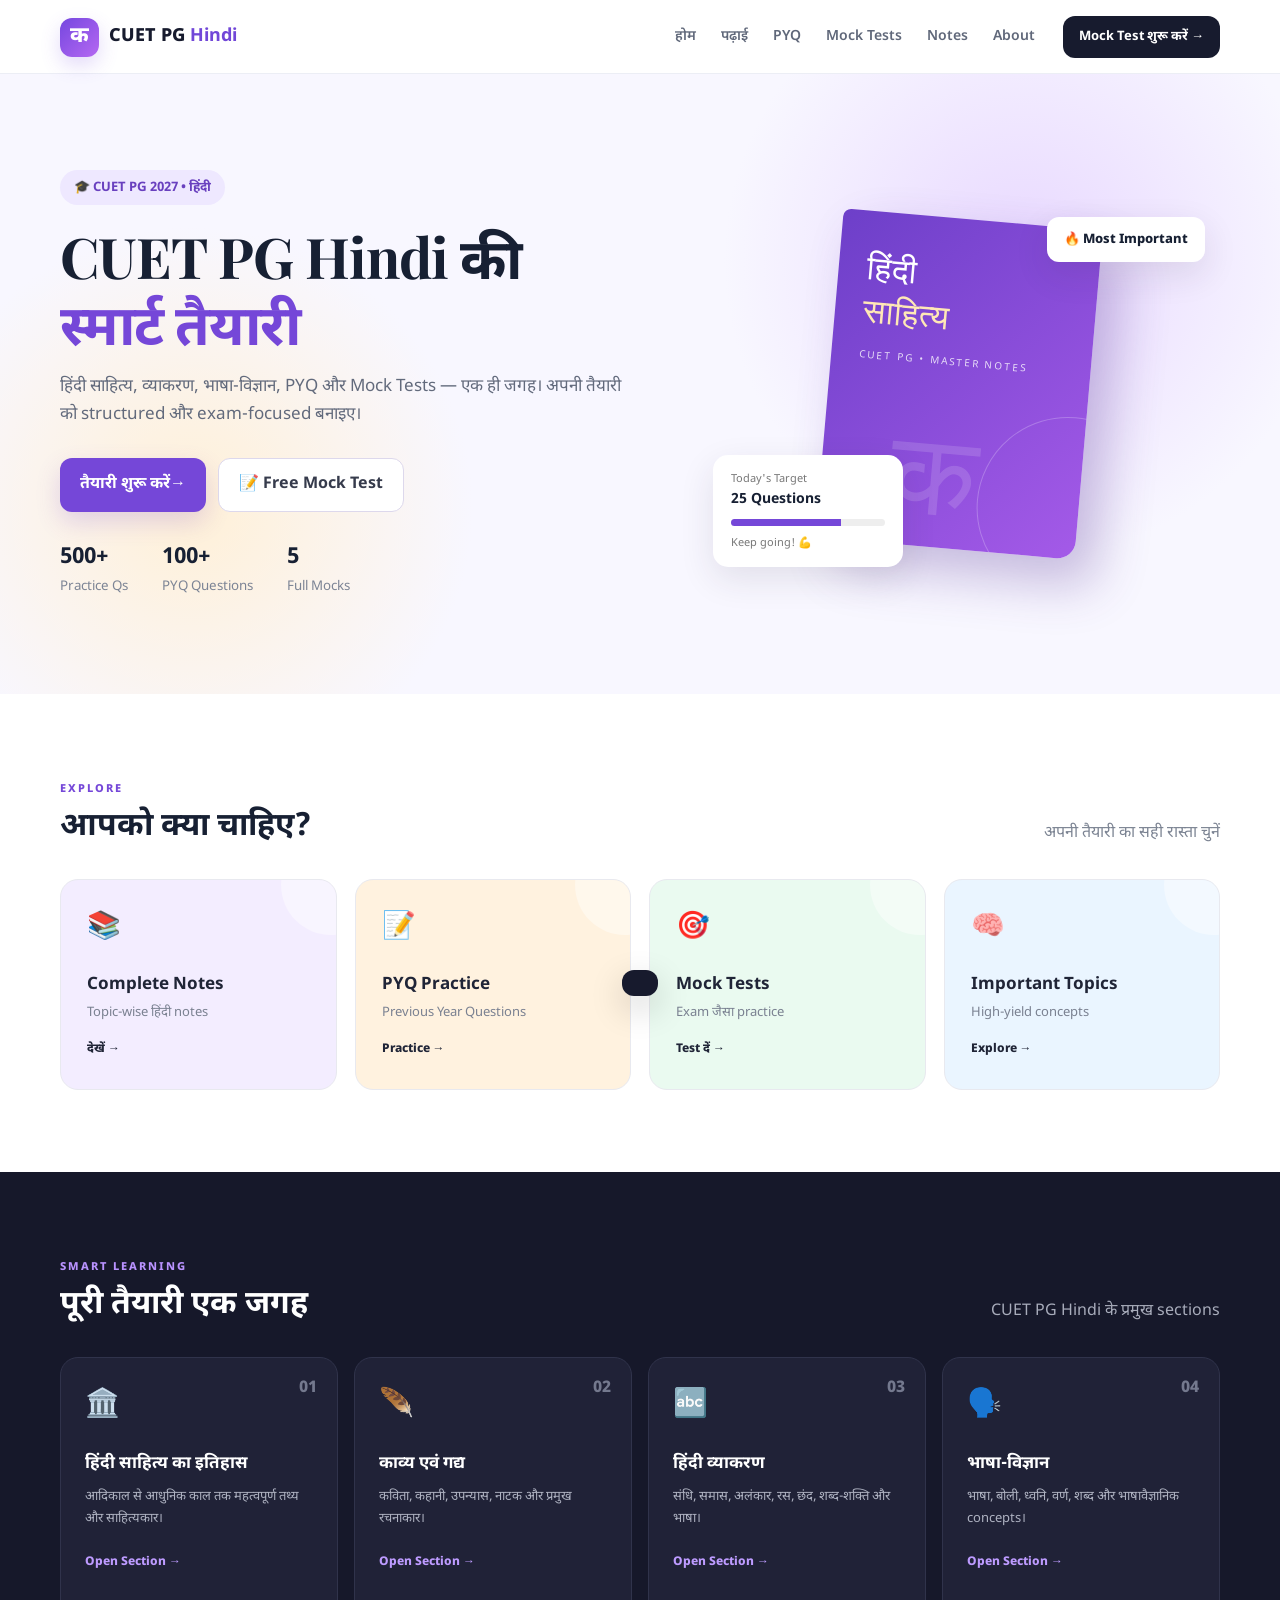
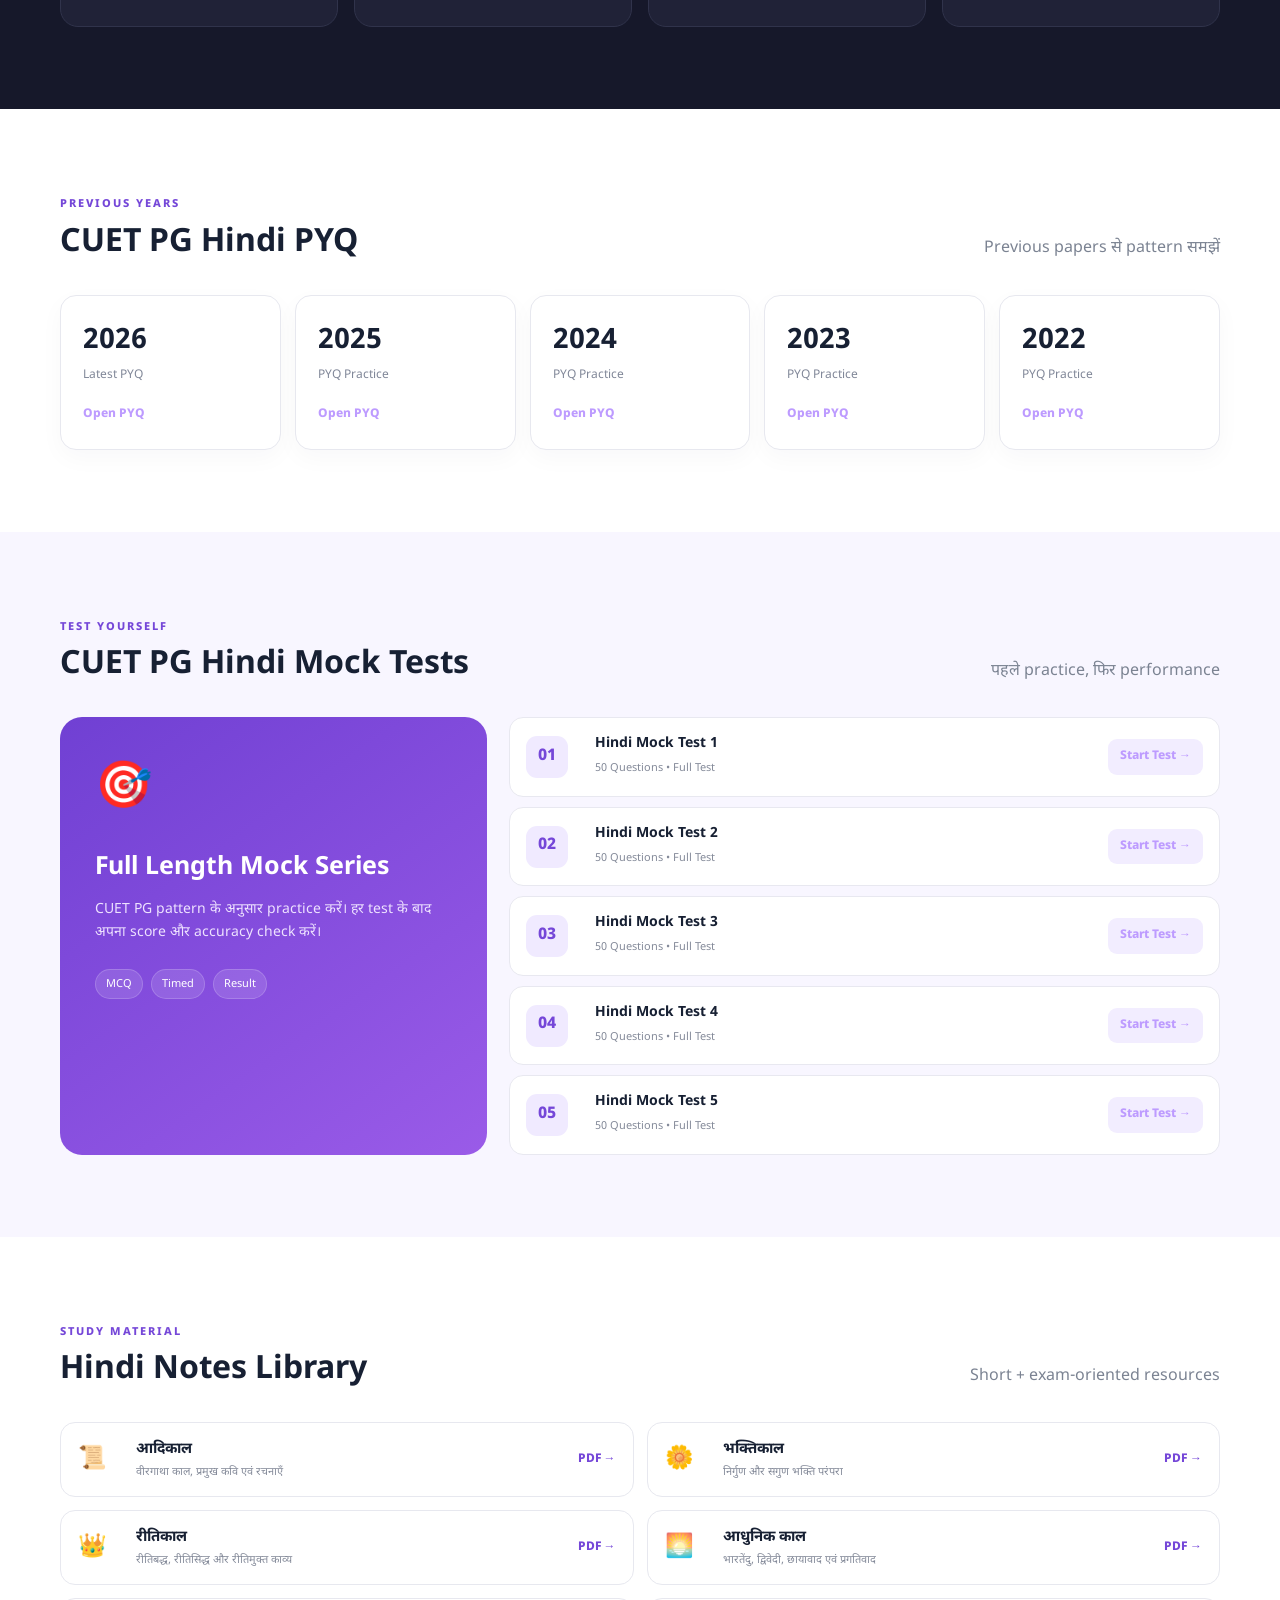
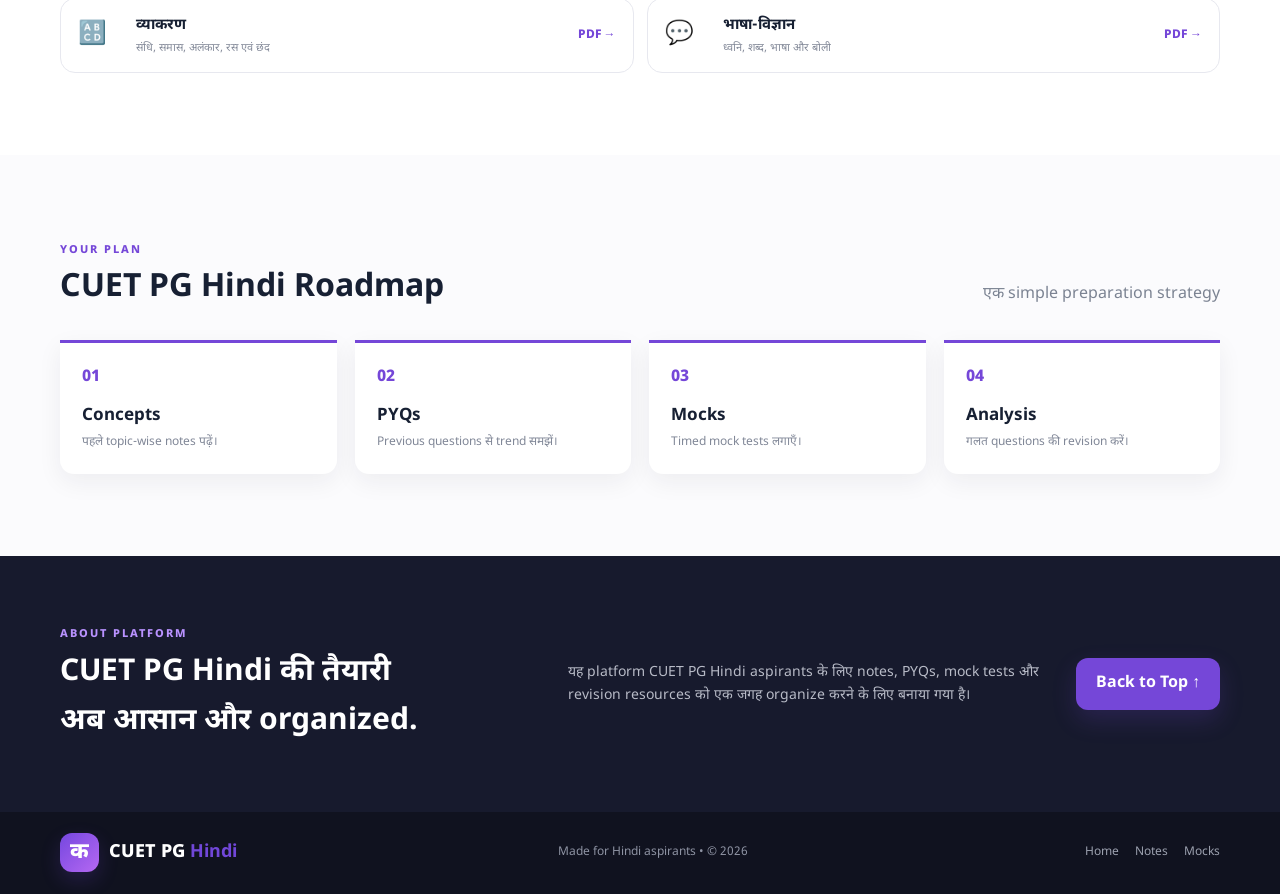
==== index.html @ b98c3592 "Add files via upload" ====
<!DOCTYPE html>
<html lang="hi">
<head>
<meta charset="UTF-8">
<meta name="viewport" content="width=device-width, initial-scale=1.0">
<meta name="description" content="CUET PG Hindi - Notes, PYQs, Mock Tests, Hindi Literature, Grammar and preparation resources.">
<title>CUET PG Hindi | Complete Preparation Platform</title>
<link rel="preconnect" href="https://fonts.googleapis.com">
<link rel="preconnect" href="https://fonts.gstatic.com" crossorigin>
<link href="https://fonts.googleapis.com/css2?family=Noto+Sans+Devanagari:wght@400;500;600;700;800&family=Playfair+Display:wght@700;800&display=swap" rel="stylesheet">
<link rel="stylesheet" href="style.css">
</head>
<body>
<header class="topbar">
  <div class="container nav">
    <a class="brand" href="#home"><span class="brand-mark">क</span><span>CUET PG <b>Hindi</b></span></a>
    <button class="menu-btn" id="menuBtn">☰</button>
    <nav id="navLinks">
      <a href="#home">होम</a><a href="#courses">पढ़ाई</a><a href="#pyq">PYQ</a>
      <a href="#mock">Mock Tests</a><a href="#notes">Notes</a><a href="#about">About</a>
    </nav>
    <a class="nav-cta" href="#mock">Mock Test शुरू करें →</a>
  </div>
</header>

<main id="home">
<section class="hero">
  <div class="hero-bg"></div>
  <div class="container hero-grid">
    <div class="hero-copy">
      <div class="pill">🎓 CUET PG 2027 • हिंदी</div>
      <h1>CUET PG Hindi की<br><span>स्मार्ट तैयारी</span></h1>
      <p>हिंदी साहित्य, व्याकरण, भाषा-विज्ञान, PYQ और Mock Tests — एक ही जगह। अपनी तैयारी को structured और exam-focused बनाइए।</p>
      <div class="hero-buttons">
        <a class="btn primary" href="#courses">तैयारी शुरू करें <span>→</span></a>
        <a class="btn ghost" href="#mock">📝 Free Mock Test</a>
      </div>
      <div class="mini-stats">
        <div><strong>500+</strong><small>Practice Qs</small></div>
        <div><strong>100+</strong><small>PYQ Questions</small></div>
        <div><strong>5</strong><small>Full Mocks</small></div>
      </div>
    </div>
    <div class="hero-card">
      <div class="floating top">🔥 Most Important</div>
      <div class="book">
        <div class="book-title">हिंदी<br><span>साहित्य</span></div>
        <div class="book-sub">CUET PG • MASTER NOTES</div>
        <div class="book-symbol">क</div>
      </div>
      <div class="score-card"><span>Today's Target</span><b>25 Questions</b><div class="progress"><i></i></div><small>Keep going! 💪</small></div>
    </div>
  </div>
</section>

<section class="section quick">
<div class="container">
  <div class="section-head"><div><span class="eyebrow">EXPLORE</span><h2>आपको क्या चाहिए?</h2></div><p>अपनी तैयारी का सही रास्ता चुनें</p></div>
  <div class="card-grid four">
    <a class="feature-card purple" href="#notes"><div class="icon">📚</div><h3>Complete Notes</h3><p>Topic-wise हिंदी notes</p><span>देखें →</span></a>
    <a class="feature-card orange" href="#pyq"><div class="icon">📝</div><h3>PYQ Practice</h3><p>Previous Year Questions</p><span>Practice →</span></a>
    <a class="feature-card green" href="#mock"><div class="icon">🎯</div><h3>Mock Tests</h3><p>Exam जैसा practice</p><span>Test दें →</span></a>
    <a class="feature-card blue" href="#courses"><div class="icon">🧠</div><h3>Important Topics</h3><p>High-yield concepts</p><span>Explore →</span></a>
  </div>
</div>
</section>

<section id="courses" class="section dark-section">
<div class="container">
  <div class="section-head light"><div><span class="eyebrow">SMART LEARNING</span><h2>पूरी तैयारी एक जगह</h2></div><p>CUET PG Hindi के प्रमुख sections</p></div>
  <div class="course-grid">
    <article class="course-card"><span class="num">01</span><div class="course-icon">🏛️</div><h3>हिंदी साहित्य का इतिहास</h3><p>आदिकाल से आधुनिक काल तक महत्वपूर्ण तथ्य और साहित्यकार।</p><button onclick="showToast('साहित्य इतिहास section जल्द जोड़ा जाएगा')">Open Section →</button></article>
    <article class="course-card"><span class="num">02</span><div class="course-icon">🪶</div><h3>काव्य एवं गद्य</h3><p>कविता, कहानी, उपन्यास, नाटक और प्रमुख रचनाकार।</p><button onclick="showToast('काव्य एवं गद्य section जल्द जोड़ा जाएगा')">Open Section →</button></article>
    <article class="course-card"><span class="num">03</span><div class="course-icon">🔤</div><h3>हिंदी व्याकरण</h3><p>संधि, समास, अलंकार, रस, छंद, शब्द-शक्ति और भाषा।</p><button onclick="showToast('व्याकरण section जल्द जोड़ा जाएगा')">Open Section →</button></article>
    <article class="course-card"><span class="num">04</span><div class="course-icon">🗣️</div><h3>भाषा-विज्ञान</h3><p>भाषा, बोली, ध्वनि, वर्ण, शब्द और भाषावैज्ञानिक concepts।</p><button onclick="showToast('भाषा-विज्ञान section जल्द जोड़ा जाएगा')">Open Section →</button></article>
  </div>
</div>
</section>

<section id="pyq" class="section">
<div class="container">
  <div class="section-head"><div><span class="eyebrow">PREVIOUS YEARS</span><h2>CUET PG Hindi PYQ</h2></div><p>Previous papers से pattern समझें</p></div>
  <div class="year-grid">
    <div class="year-card"><b>2026</b><span>Latest PYQ</span><button onclick="showToast('2026 PYQ PDF यहाँ link करें')">Open PYQ</button></div>
    <div class="year-card"><b>2025</b><span>PYQ Practice</span><button onclick="showToast('2025 PYQ PDF यहाँ link करें')">Open PYQ</button></div>
    <div class="year-card"><b>2024</b><span>PYQ Practice</span><button onclick="showToast('2024 PYQ PDF यहाँ link करें')">Open PYQ</button></div>
    <div class="year-card"><b>2023</b><span>PYQ Practice</span><button onclick="showToast('2023 PYQ PDF यहाँ link करें')">Open PYQ</button></div>
    <div class="year-card"><b>2022</b><span>PYQ Practice</span><button onclick="showToast('2022 PYQ PDF यहाँ link करें')">Open PYQ</button></div>
  </div>
</div>
</section>

<section id="mock" class="section mock-section">
<div class="container">
  <div class="section-head"><div><span class="eyebrow">TEST YOURSELF</span><h2>CUET PG Hindi Mock Tests</h2></div><p>पहले practice, फिर performance</p></div>
  <div class="mock-layout">
    <div class="mock-info"><div class="big-icon">🎯</div><h3>Full Length Mock Series</h3><p>CUET PG pattern के अनुसार practice करें। हर test के बाद अपना score और accuracy check करें।</p><div class="tags"><span>MCQ</span><span>Timed</span><span>Result</span></div></div>
    <div class="mock-list">
      <div class="mock-row"><div class="test-no">01</div><div><b>Hindi Mock Test 1</b><small>50 Questions • Full Test</small></div><button onclick="startMock(1)">Start Test →</button></div>
      <div class="mock-row"><div class="test-no">02</div><div><b>Hindi Mock Test 2</b><small>50 Questions • Full Test</small></div><button onclick="startMock(2)">Start Test →</button></div>
      <div class="mock-row"><div class="test-no">03</div><div><b>Hindi Mock Test 3</b><small>50 Questions • Full Test</small></div><button onclick="startMock(3)">Start Test →</button></div>
      <div class="mock-row"><div class="test-no">04</div><div><b>Hindi Mock Test 4</b><small>50 Questions • Full Test</small></div><button onclick="startMock(4)">Start Test →</button></div>
      <div class="mock-row"><div class="test-no">05</div><div><b>Hindi Mock Test 5</b><small>50 Questions • Full Test</small></div><button onclick="startMock(5)">Start Test →</button></div>
    </div>
  </div>
</div>
</section>

<section id="notes" class="section">
<div class="container">
  <div class="section-head"><div><span class="eyebrow">STUDY MATERIAL</span><h2>Hindi Notes Library</h2></div><p>Short + exam-oriented resources</p></div>
  <div class="notes-grid">
    <div class="note-card"><span>📜</span><div><h3>आदिकाल</h3><p>वीरगाथा काल, प्रमुख कवि एवं रचनाएँ</p></div><button onclick="showToast('PDF link यहाँ जोड़ें')">PDF →</button></div>
    <div class="note-card"><span>🌼</span><div><h3>भक्तिकाल</h3><p>निर्गुण और सगुण भक्ति परंपरा</p></div><button onclick="showToast('PDF link यहाँ जोड़ें')">PDF →</button></div>
    <div class="note-card"><span>👑</span><div><h3>रीतिकाल</h3><p>रीतिबद्ध, रीतिसिद्ध और रीतिमुक्त काव्य</p></div><button onclick="showToast('PDF link यहाँ जोड़ें')">PDF →</button></div>
    <div class="note-card"><span>🌅</span><div><h3>आधुनिक काल</h3><p>भारतेंदु, द्विवेदी, छायावाद एवं प्रगतिवाद</p></div><button onclick="showToast('PDF link यहाँ जोड़ें')">PDF →</button></div>
    <div class="note-card"><span>🔠</span><div><h3>व्याकरण</h3><p>संधि, समास, अलंकार, रस एवं छंद</p></div><button onclick="showToast('PDF link यहाँ जोड़ें')">PDF →</button></div>
    <div class="note-card"><span>💬</span><div><h3>भाषा-विज्ञान</h3><p>ध्वनि, शब्द, भाषा और बोली</p></div><button onclick="showToast('PDF link यहाँ जोड़ें')">PDF →</button></div>
  </div>
</div>
</section>

<section class="section roadmap">
<div class="container">
<div class="section-head"><div><span class="eyebrow">YOUR PLAN</span><h2>CUET PG Hindi Roadmap</h2></div><p>एक simple preparation strategy</p></div>
<div class="steps">
  <div><span>01</span><h3>Concepts</h3><p>पहले topic-wise notes पढ़ें।</p></div>
  <div><span>02</span><h3>PYQs</h3><p>Previous questions से trend समझें।</p></div>
  <div><span>03</span><h3>Mocks</h3><p>Timed mock tests लगाएँ।</p></div>
  <div><span>04</span><h3>Analysis</h3><p>गलत questions की revision करें।</p></div>
</div>
</div>
</section>

<section id="about" class="about">
<div class="container about-inner">
<div><span class="eyebrow">ABOUT PLATFORM</span><h2>CUET PG Hindi की तैयारी<br>अब आसान और organized.</h2></div>
<p>यह platform CUET PG Hindi aspirants के लिए notes, PYQs, mock tests और revision resources को एक जगह organize करने के लिए बनाया गया है।</p>
<a class="btn primary" href="#home">Back to Top ↑</a>
</div>
</section>
</main>

<footer><div class="container footer"><div class="brand"><span class="brand-mark">क</span><span>CUET PG <b>Hindi</b></span></div><p>Made for Hindi aspirants • © 2026</p><div><a href="#home">Home</a><a href="#notes">Notes</a><a href="#mock">Mocks</a></div></div></footer>

<div class="toast" id="toast"></div>
<script src="script.js"></script>
</body>
</html>
---- style.css ----
*{box-sizing:border-box;margin:0;padding:0}html{scroll-behavior:smooth}body{font-family:"Noto Sans Devanagari",sans-serif;color:#172033;background:#fff;line-height:1.65}.container{width:min(1160px,92%);margin:auto}.topbar{height:74px;background:rgba(255,255,255,.94);backdrop-filter:blur(14px);position:sticky;top:0;z-index:100;border-bottom:1px solid #eceef5}.nav{height:74px;display:flex;align-items:center;gap:28px}.brand{display:flex;align-items:center;gap:10px;text-decoration:none;color:#171b2e;font-weight:800;font-size:18px;white-space:nowrap}.brand b{color:#7147d8}.brand-mark{width:39px;height:39px;border-radius:12px;background:linear-gradient(135deg,#7547df,#b568f2);color:#fff;display:grid;place-items:center;font-size:22px;box-shadow:0 8px 20px #7547df33}.nav nav{display:flex;gap:25px;margin-left:auto}.nav nav a{color:#60687a;text-decoration:none;font-weight:600;font-size:14px}.nav nav a:hover{color:#7147d8}.nav-cta,.btn{display:inline-flex;align-items:center;justify-content:center;text-decoration:none;border-radius:12px;font-weight:700}.nav-cta{background:#171b2e;color:white;padding:10px 16px;font-size:13px}.menu-btn{display:none;border:0;background:#f3f1fa;border-radius:9px;padding:8px 11px;font-size:20px}.hero{position:relative;overflow:hidden;background:#f8f7ff;min-height:620px;display:flex;align-items:center}.hero-bg{position:absolute;inset:0;background:radial-gradient(circle at 80% 30%,#e8d8ff 0,transparent 27%),radial-gradient(circle at 15% 70%,#fff0d7 0,transparent 24%)}.hero-grid{position:relative;display:grid;grid-template-columns:1.05fr .95fr;gap:60px;align-items:center;padding:78px 0}.pill{display:inline-block;background:#eee8ff;color:#6940bf;padding:7px 14px;border-radius:30px;font-size:13px;font-weight:700;margin-bottom:18px}.hero h1{font-family:"Playfair Display","Noto Sans Devanagari",serif;font-size:56px;line-height:1.18;letter-spacing:-1px;margin-bottom:18px}.hero h1 span{color:#7547d8}.hero p{color:#626a7c;font-size:17px;max-width:600px}.hero-buttons{display:flex;gap:12px;margin:28px 0}.btn{padding:13px 20px}.primary{background:#7547d8;color:#fff;box-shadow:0 10px 25px #7547d833}.ghost{border:1px solid #ddd8ec;color:#363b4c;background:#fff}.mini-stats{display:flex;gap:34px;margin-top:28px}.mini-stats div{display:flex;flex-direction:column}.mini-stats strong{font-size:22px}.mini-stats small{color:#7c8495}.hero-card{height:390px;position:relative;display:grid;place-items:center}.book{width:260px;height:330px;border-radius:8px 18px 18px 8px;background:linear-gradient(135deg,#6d3fc9,#a45ae8);color:white;padding:34px 28px;box-shadow:22px 25px 50px #5330934d;transform:rotate(5deg);position:relative;overflow:hidden}.book:after{content:"";position:absolute;width:180px;height:180px;border:1px solid #ffffff3b;border-radius:50%;right:-80px;bottom:-40px}.book-title{font-family:"Playfair Display",serif;font-size:34px;line-height:1.25}.book-title span{color:#ffe8b6}.book-sub{font-size:10px;letter-spacing:2px;margin-top:18px;opacity:.8}.book-symbol{font-family:serif;font-size:115px;position:absolute;bottom:-25px;left:70px;opacity:.14}.floating{position:absolute;z-index:2;background:white;padding:12px 17px;border-radius:12px;box-shadow:0 12px 35px #29213c1c;font-size:13px;font-weight:800}.floating.top{top:28px;right:15px}.score-card{position:absolute;bottom:12px;left:15px;background:white;border-radius:15px;padding:15px 18px;width:190px;box-shadow:0 12px 35px #29213c1c;display:flex;flex-direction:column}.score-card span,.score-card small{font-size:11px;color:#777}.score-card b{font-size:14px}.progress{height:7px;background:#eee;margin:8px 0;border-radius:20px;overflow:hidden}.progress i{display:block;height:100%;width:72%;background:#7547d8}.section{padding:82px 0}.section-head{display:flex;justify-content:space-between;align-items:end;margin-bottom:32px}.section-head h2{font-size:32px;line-height:1.25;margin-top:5px}.section-head p{color:#7b8392}.eyebrow{font-size:11px;color:#7547d8;letter-spacing:2px;font-weight:800}.card-grid{display:grid;gap:18px}.four{grid-template-columns:repeat(4,1fr)}.feature-card{padding:26px;border-radius:18px;text-decoration:none;color:#202537;border:1px solid #e8e9ef;transition:.25s;position:relative;overflow:hidden}.feature-card:hover{transform:translateY(-5px);box-shadow:0 18px 40px #25233a12}.feature-card:before{content:"";position:absolute;width:100px;height:100px;border-radius:50%;right:-45px;top:-45px;background:#ffffff66}.icon{font-size:27px;margin-bottom:20px}.feature-card h3{font-size:17px}.feature-card p{font-size:13px;color:#7a8191;margin:3px 0 13px}.feature-card span{font-size:12px;font-weight:800}.purple{background:#f3edff}.orange{background:#fff2df}.green{background:#eafaf0}.blue{background:#eaf5ff}.dark-section{background:#16182a;color:#fff}.section-head.light h2{color:white}.section-head.light p{color:#a8acbb}.section-head.light .eyebrow{color:#b992ff}.course-grid{display:grid;grid-template-columns:repeat(4,1fr);gap:16px}.course-card{background:#202237;border:1px solid #30334b;border-radius:18px;padding:24px;position:relative;min-height:270px}.course-card .num{position:absolute;right:20px;top:18px;color:#74798e;font-weight:800}.course-icon{font-size:28px;margin-bottom:22px}.course-card h3{font-size:17px}.course-card p{font-size:13px;color:#aeb2c1;margin:8px 0 20px}.course-card button,.year-card button,.mock-row button,.note-card button{border:0;background:transparent;color:#bd9bff;font:inherit;font-weight:800;font-size:12px;cursor:pointer}.year-grid{display:grid;grid-template-columns:repeat(5,1fr);gap:14px}.year-card{padding:22px;border:1px solid #e7e8ef;border-radius:16px;background:#fff;box-shadow:0 8px 25px #25233a08}.year-card b{font-size:28px;display:block}.year-card span{display:block;color:#808798;font-size:12px;margin:2px 0 15px}.mock-section{background:#f8f6ff}.mock-layout{display:grid;grid-template-columns:.75fr 1.25fr;gap:22px}.mock-info{background:linear-gradient(145deg,#7040d3,#9a5be8);color:white;border-radius:22px;padding:35px;min-height:350px}.big-icon{font-size:46px}.mock-info h3{font-size:25px;margin:20px 0 8px}.mock-info p{color:#eee2ff;font-size:14px}.tags{display:flex;gap:8px;margin-top:25px}.tags span{background:#ffffff20;border:1px solid #ffffff2d;padding:5px 10px;border-radius:20px;font-size:11px}.mock-list{display:flex;flex-direction:column;gap:10px}.mock-row{background:white;border:1px solid #e8e8f0;border-radius:14px;padding:14px 16px;display:grid;grid-template-columns:55px 1fr auto;align-items:center;gap:14px}.test-no{width:42px;height:42px;border-radius:11px;background:#f0eaff;color:#7547d8;display:grid;place-items:center;font-weight:800}.mock-row b{display:block;font-size:14px}.mock-row small{font-size:11px;color:#858b9a}.mock-row button{background:#f2edff;padding:8px 12px;border-radius:9px}.notes-grid{display:grid;grid-template-columns:repeat(2,1fr);gap:13px}.note-card{display:grid;grid-template-columns:44px 1fr auto;align-items:center;gap:14px;border:1px solid #e7e8ef;border-radius:15px;padding:15px 17px}.note-card>span{font-size:23px}.note-card h3{font-size:15px}.note-card p{font-size:11px;color:#858b9a}.note-card button{color:#7547d8}.roadmap{background:#fbfbfd}.steps{display:grid;grid-template-columns:repeat(4,1fr);gap:18px}.steps>div{padding:22px;border-top:3px solid #7547d8;background:#fff;border-radius:0 0 14px 14px;box-shadow:0 8px 24px #1f1b3210}.steps span{color:#7547d8;font-weight:800}.steps h3{font-size:17px;margin:10px 0 3px}.steps p{font-size:12px;color:#808797}.about{background:#171a2d;color:white;padding:65px 0}.about-inner{display:grid;grid-template-columns:1fr 1fr auto;gap:30px;align-items:center}.about h2{font-size:30px}.about p{color:#b8bbc7;font-size:14px}.about .eyebrow{color:#b992ff}footer{background:#10121f;color:#8e93a3}.footer{min-height:82px;display:flex;align-items:center;justify-content:space-between;gap:20px;font-size:12px}.footer .brand{color:white}.footer a{color:#9ca1af;text-decoration:none;margin-left:16px}.toast{position:fixed;bottom:24px;left:50%;transform:translate(-50%,120px);background:#171a2d;color:#fff;padding:13px 18px;border-radius:12px;box-shadow:0 12px 35px #0003;z-index:200;font-size:13px;transition:.3s}.toast.show{transform:translate(-50%,0)}@media(max-width:900px){.nav nav{display:none}.nav-cta{display:none}.menu-btn{display:block;margin-left:auto}.nav nav.open{display:flex;position:absolute;top:74px;left:0;right:0;background:white;padding:18px 5%;flex-direction:column;gap:13px;border-bottom:1px solid #eee}.hero-grid{grid-template-columns:1fr;text-align:center}.hero p{margin:auto}.hero-buttons,.mini-stats{justify-content:center}.hero-card{margin-top:-15px}.four,.course-grid{grid-template-columns:repeat(2,1fr)}.year-grid{grid-template-columns:repeat(3,1fr)}.mock-layout{grid-template-columns:1fr}.about-inner{grid-template-columns:1fr}}@media(max-width:600px){.hero{min-height:auto}.hero-grid{padding:55px 0}.hero h1{font-size:40px}.hero p{font-size:14px}.hero-buttons{flex-direction:column}.mini-stats{gap:20px}.hero-card{transform:scale(.82);margin:-20px 0 -30px}.section{padding:58px 0}.section-head{display:block}.section-head p{margin-top:7px}.section-head h2{font-size:26px}.four,.course-grid,.year-grid,.notes-grid,.steps{grid-template-columns:1fr}.mock-row{grid-template-columns:45px 1fr}.mock-row button{grid-column:2}.about-inner{grid-template-columns:1fr}.footer{padding:20px 0;flex-direction:column;text-align:center}.footer a{margin:0 8px}.brand{font-size:16px}.nav{gap:10px}}
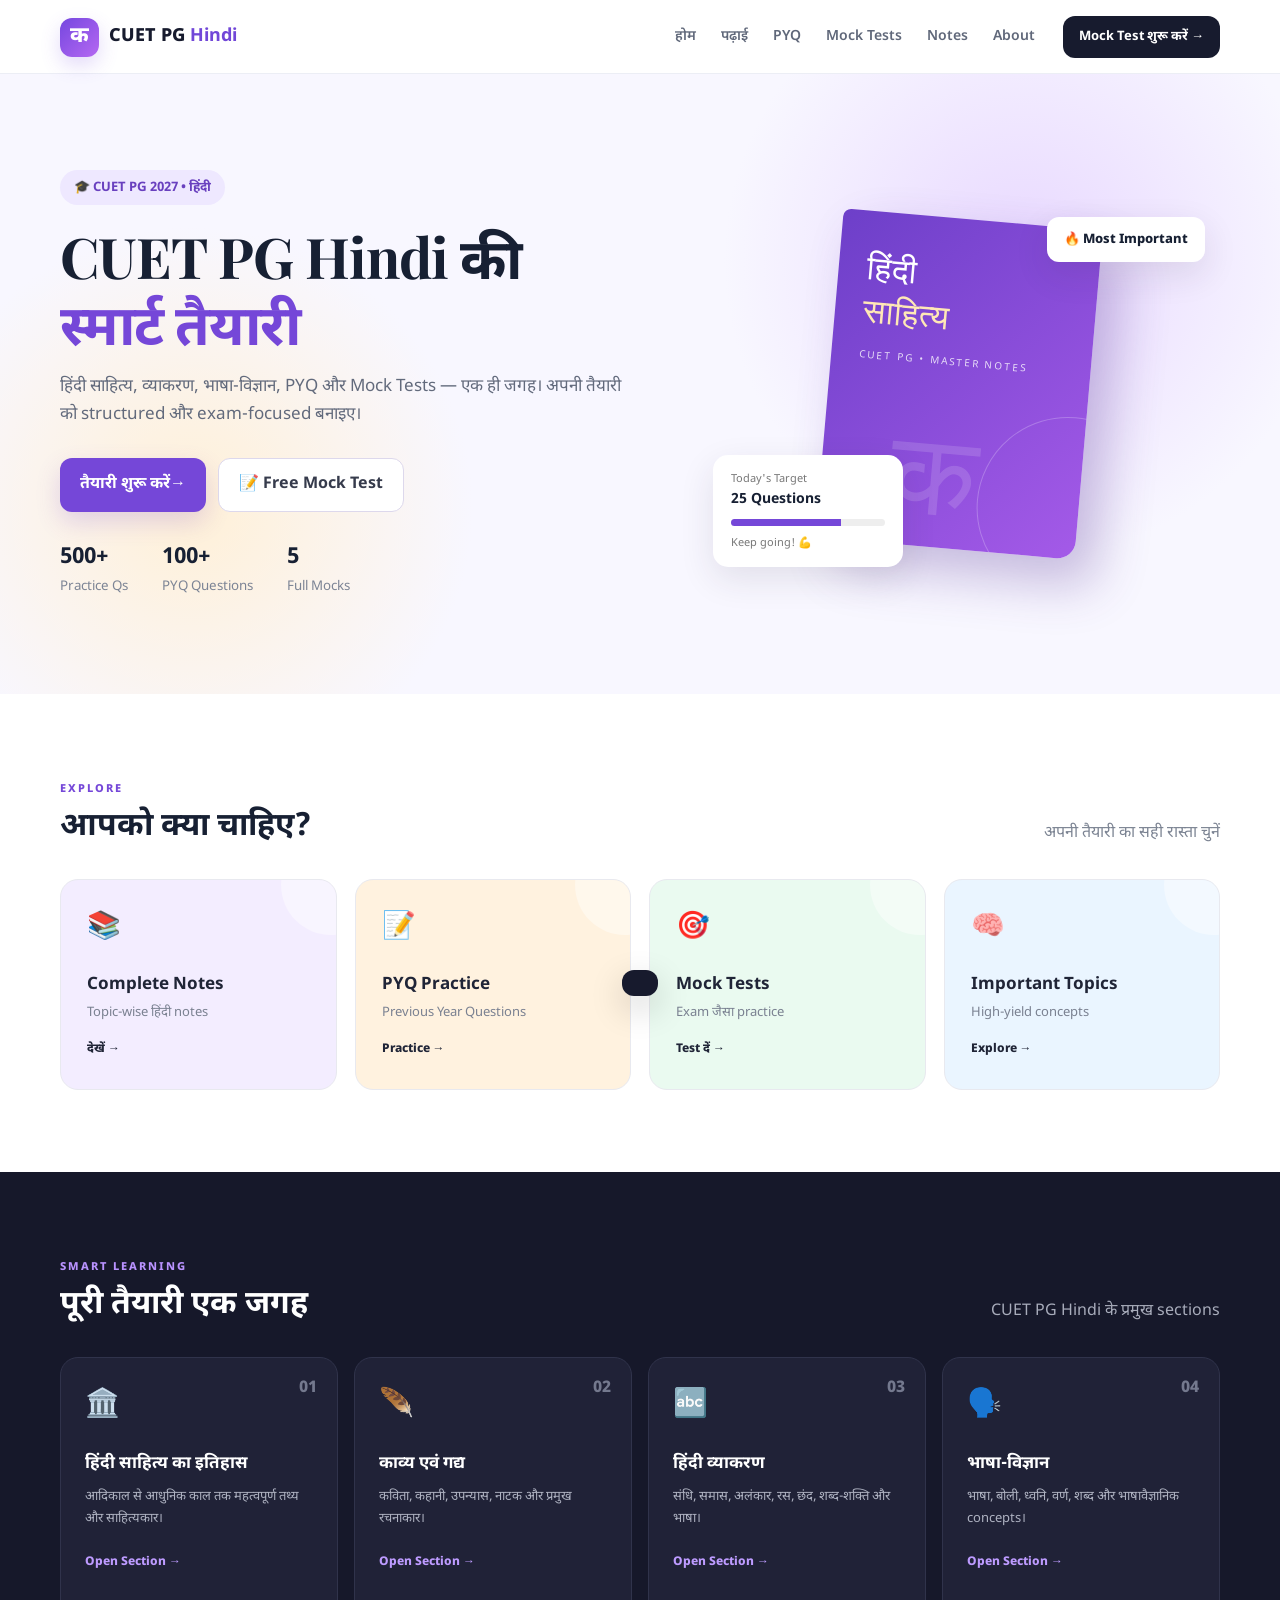
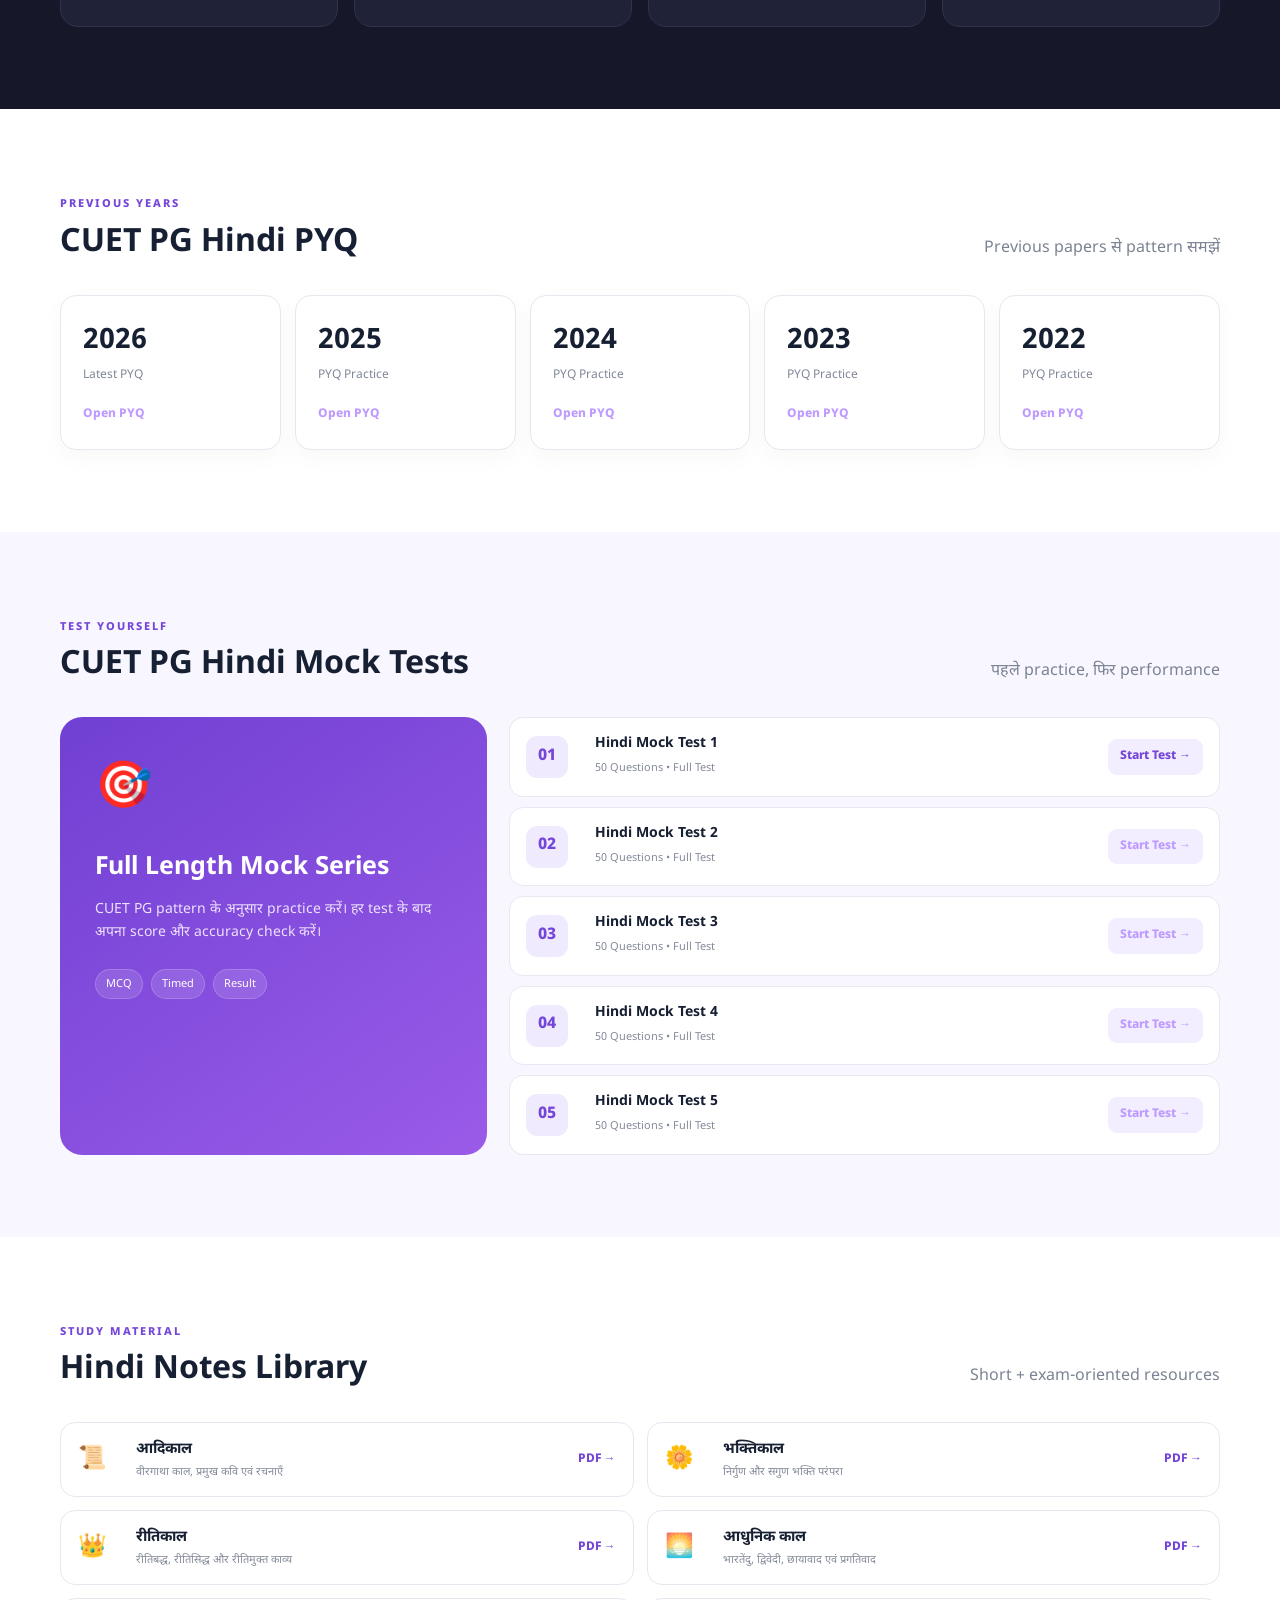
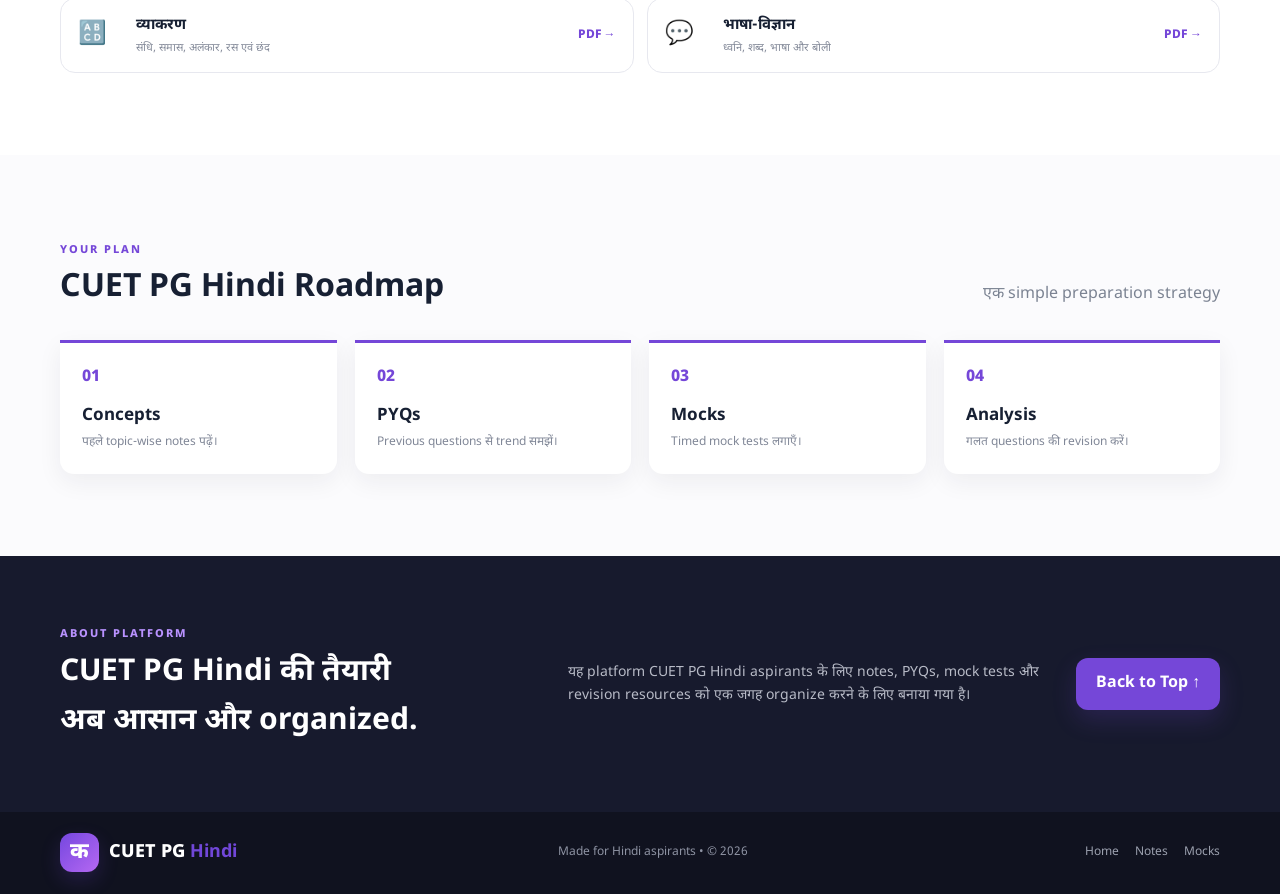
==== commit ef8939fb: "Add files via upload" ====
--- a/index.html
+++ b/index.html
@@ -96,7 +96,7 @@
   <div class="mock-layout">
     <div class="mock-info"><div class="big-icon">🎯</div><h3>Full Length Mock Series</h3><p>CUET PG pattern के अनुसार practice करें। हर test के बाद अपना score और accuracy check करें।</p><div class="tags"><span>MCQ</span><span>Timed</span><span>Result</span></div></div>
     <div class="mock-list">
-      <div class="mock-row"><div class="test-no">01</div><div><b>Hindi Mock Test 1</b><small>50 Questions • Full Test</small></div><button onclick="startMock(1)">Start Test →</button></div>
+      <div class="mock-row"><div class="test-no">01</div><div><b>Hindi Mock Test 1</b><small>50 Questions • Full Test</small></div><a class="mock-start" href="test1/index.html">Start Test →</a></div>
       <div class="mock-row"><div class="test-no">02</div><div><b>Hindi Mock Test 2</b><small>50 Questions • Full Test</small></div><button onclick="startMock(2)">Start Test →</button></div>
       <div class="mock-row"><div class="test-no">03</div><div><b>Hindi Mock Test 3</b><small>50 Questions • Full Test</small></div><button onclick="startMock(3)">Start Test →</button></div>
       <div class="mock-row"><div class="test-no">04</div><div><b>Hindi Mock Test 4</b><small>50 Questions • Full Test</small></div><button onclick="startMock(4)">Start Test →</button></div>
--- a/style.css
+++ b/style.css
@@ -1 +1,2 @@
-*{box-sizing:border-box;margin:0;padding:0}html{scroll-behavior:smooth}body{font-family:"Noto Sans Devanagari",sans-serif;color:#172033;background:#fff;line-height:1.65}.container{width:min(1160px,92%);margin:auto}.topbar{height:74px;background:rgba(255,255,255,.94);backdrop-filter:blur(14px);position:sticky;top:0;z-index:100;border-bottom:1px solid #eceef5}.nav{height:74px;display:flex;align-items:center;gap:28px}.brand{display:flex;align-items:center;gap:10px;text-decoration:none;color:#171b2e;font-weight:800;font-size:18px;white-space:nowrap}.brand b{color:#7147d8}.brand-mark{width:39px;height:39px;border-radius:12px;background:linear-gradient(135deg,#7547df,#b568f2);color:#fff;display:grid;place-items:center;font-size:22px;box-shadow:0 8px 20px #7547df33}.nav nav{display:flex;gap:25px;margin-left:auto}.nav nav a{color:#60687a;text-decoration:none;font-weight:600;font-size:14px}.nav nav a:hover{color:#7147d8}.nav-cta,.btn{display:inline-flex;align-items:center;justify-content:center;text-decoration:none;border-radius:12px;font-weight:700}.nav-cta{background:#171b2e;color:white;padding:10px 16px;font-size:13px}.menu-btn{display:none;border:0;background:#f3f1fa;border-radius:9px;padding:8px 11px;font-size:20px}.hero{position:relative;overflow:hidden;background:#f8f7ff;min-height:620px;display:flex;align-items:center}.hero-bg{position:absolute;inset:0;background:radial-gradient(circle at 80% 30%,#e8d8ff 0,transparent 27%),radial-gradient(circle at 15% 70%,#fff0d7 0,transparent 24%)}.hero-grid{position:relative;display:grid;grid-template-columns:1.05fr .95fr;gap:60px;align-items:center;padding:78px 0}.pill{display:inline-block;background:#eee8ff;color:#6940bf;padding:7px 14px;border-radius:30px;font-size:13px;font-weight:700;margin-bottom:18px}.hero h1{font-family:"Playfair Display","Noto Sans Devanagari",serif;font-size:56px;line-height:1.18;letter-spacing:-1px;margin-bottom:18px}.hero h1 span{color:#7547d8}.hero p{color:#626a7c;font-size:17px;max-width:600px}.hero-buttons{display:flex;gap:12px;margin:28px 0}.btn{padding:13px 20px}.primary{background:#7547d8;color:#fff;box-shadow:0 10px 25px #7547d833}.ghost{border:1px solid #ddd8ec;color:#363b4c;background:#fff}.mini-stats{display:flex;gap:34px;margin-top:28px}.mini-stats div{display:flex;flex-direction:column}.mini-stats strong{font-size:22px}.mini-stats small{color:#7c8495}.hero-card{height:390px;position:relative;display:grid;place-items:center}.book{width:260px;height:330px;border-radius:8px 18px 18px 8px;background:linear-gradient(135deg,#6d3fc9,#a45ae8);color:white;padding:34px 28px;box-shadow:22px 25px 50px #5330934d;transform:rotate(5deg);position:relative;overflow:hidden}.book:after{content:"";position:absolute;width:180px;height:180px;border:1px solid #ffffff3b;border-radius:50%;right:-80px;bottom:-40px}.book-title{font-family:"Playfair Display",serif;font-size:34px;line-height:1.25}.book-title span{color:#ffe8b6}.book-sub{font-size:10px;letter-spacing:2px;margin-top:18px;opacity:.8}.book-symbol{font-family:serif;font-size:115px;position:absolute;bottom:-25px;left:70px;opacity:.14}.floating{position:absolute;z-index:2;background:white;padding:12px 17px;border-radius:12px;box-shadow:0 12px 35px #29213c1c;font-size:13px;font-weight:800}.floating.top{top:28px;right:15px}.score-card{position:absolute;bottom:12px;left:15px;background:white;border-radius:15px;padding:15px 18px;width:190px;box-shadow:0 12px 35px #29213c1c;display:flex;flex-direction:column}.score-card span,.score-card small{font-size:11px;color:#777}.score-card b{font-size:14px}.progress{height:7px;background:#eee;margin:8px 0;border-radius:20px;overflow:hidden}.progress i{display:block;height:100%;width:72%;background:#7547d8}.section{padding:82px 0}.section-head{display:flex;justify-content:space-between;align-items:end;margin-bottom:32px}.section-head h2{font-size:32px;line-height:1.25;margin-top:5px}.section-head p{color:#7b8392}.eyebrow{font-size:11px;color:#7547d8;letter-spacing:2px;font-weight:800}.card-grid{display:grid;gap:18px}.four{grid-template-columns:repeat(4,1fr)}.feature-card{padding:26px;border-radius:18px;text-decoration:none;color:#202537;border:1px solid #e8e9ef;transition:.25s;position:relative;overflow:hidden}.feature-card:hover{transform:translateY(-5px);box-shadow:0 18px 40px #25233a12}.feature-card:before{content:"";position:absolute;width:100px;height:100px;border-radius:50%;right:-45px;top:-45px;background:#ffffff66}.icon{font-size:27px;margin-bottom:20px}.feature-card h3{font-size:17px}.feature-card p{font-size:13px;color:#7a8191;margin:3px 0 13px}.feature-card span{font-size:12px;font-weight:800}.purple{background:#f3edff}.orange{background:#fff2df}.green{background:#eafaf0}.blue{background:#eaf5ff}.dark-section{background:#16182a;color:#fff}.section-head.light h2{color:white}.section-head.light p{color:#a8acbb}.section-head.light .eyebrow{color:#b992ff}.course-grid{display:grid;grid-template-columns:repeat(4,1fr);gap:16px}.course-card{background:#202237;border:1px solid #30334b;border-radius:18px;padding:24px;position:relative;min-height:270px}.course-card .num{position:absolute;right:20px;top:18px;color:#74798e;font-weight:800}.course-icon{font-size:28px;margin-bottom:22px}.course-card h3{font-size:17px}.course-card p{font-size:13px;color:#aeb2c1;margin:8px 0 20px}.course-card button,.year-card button,.mock-row button,.note-card button{border:0;background:transparent;color:#bd9bff;font:inherit;font-weight:800;font-size:12px;cursor:pointer}.year-grid{display:grid;grid-template-columns:repeat(5,1fr);gap:14px}.year-card{padding:22px;border:1px solid #e7e8ef;border-radius:16px;background:#fff;box-shadow:0 8px 25px #25233a08}.year-card b{font-size:28px;display:block}.year-card span{display:block;color:#808798;font-size:12px;margin:2px 0 15px}.mock-section{background:#f8f6ff}.mock-layout{display:grid;grid-template-columns:.75fr 1.25fr;gap:22px}.mock-info{background:linear-gradient(145deg,#7040d3,#9a5be8);color:white;border-radius:22px;padding:35px;min-height:350px}.big-icon{font-size:46px}.mock-info h3{font-size:25px;margin:20px 0 8px}.mock-info p{color:#eee2ff;font-size:14px}.tags{display:flex;gap:8px;margin-top:25px}.tags span{background:#ffffff20;border:1px solid #ffffff2d;padding:5px 10px;border-radius:20px;font-size:11px}.mock-list{display:flex;flex-direction:column;gap:10px}.mock-row{background:white;border:1px solid #e8e8f0;border-radius:14px;padding:14px 16px;display:grid;grid-template-columns:55px 1fr auto;align-items:center;gap:14px}.test-no{width:42px;height:42px;border-radius:11px;background:#f0eaff;color:#7547d8;display:grid;place-items:center;font-weight:800}.mock-row b{display:block;font-size:14px}.mock-row small{font-size:11px;color:#858b9a}.mock-row button{background:#f2edff;padding:8px 12px;border-radius:9px}.notes-grid{display:grid;grid-template-columns:repeat(2,1fr);gap:13px}.note-card{display:grid;grid-template-columns:44px 1fr auto;align-items:center;gap:14px;border:1px solid #e7e8ef;border-radius:15px;padding:15px 17px}.note-card>span{font-size:23px}.note-card h3{font-size:15px}.note-card p{font-size:11px;color:#858b9a}.note-card button{color:#7547d8}.roadmap{background:#fbfbfd}.steps{display:grid;grid-template-columns:repeat(4,1fr);gap:18px}.steps>div{padding:22px;border-top:3px solid #7547d8;background:#fff;border-radius:0 0 14px 14px;box-shadow:0 8px 24px #1f1b3210}.steps span{color:#7547d8;font-weight:800}.steps h3{font-size:17px;margin:10px 0 3px}.steps p{font-size:12px;color:#808797}.about{background:#171a2d;color:white;padding:65px 0}.about-inner{display:grid;grid-template-columns:1fr 1fr auto;gap:30px;align-items:center}.about h2{font-size:30px}.about p{color:#b8bbc7;font-size:14px}.about .eyebrow{color:#b992ff}footer{background:#10121f;color:#8e93a3}.footer{min-height:82px;display:flex;align-items:center;justify-content:space-between;gap:20px;font-size:12px}.footer .brand{color:white}.footer a{color:#9ca1af;text-decoration:none;margin-left:16px}.toast{position:fixed;bottom:24px;left:50%;transform:translate(-50%,120px);background:#171a2d;color:#fff;padding:13px 18px;border-radius:12px;box-shadow:0 12px 35px #0003;z-index:200;font-size:13px;transition:.3s}.toast.show{transform:translate(-50%,0)}@media(max-width:900px){.nav nav{display:none}.nav-cta{display:none}.menu-btn{display:block;margin-left:auto}.nav nav.open{display:flex;position:absolute;top:74px;left:0;right:0;background:white;padding:18px 5%;flex-direction:column;gap:13px;border-bottom:1px solid #eee}.hero-grid{grid-template-columns:1fr;text-align:center}.hero p{margin:auto}.hero-buttons,.mini-stats{justify-content:center}.hero-card{margin-top:-15px}.four,.course-grid{grid-template-columns:repeat(2,1fr)}.year-grid{grid-template-columns:repeat(3,1fr)}.mock-layout{grid-template-columns:1fr}.about-inner{grid-template-columns:1fr}}@media(max-width:600px){.hero{min-height:auto}.hero-grid{padding:55px 0}.hero h1{font-size:40px}.hero p{font-size:14px}.hero-buttons{flex-direction:column}.mini-stats{gap:20px}.hero-card{transform:scale(.82);margin:-20px 0 -30px}.section{padding:58px 0}.section-head{display:block}.section-head p{margin-top:7px}.section-head h2{font-size:26px}.four,.course-grid,.year-grid,.notes-grid,.steps{grid-template-columns:1fr}.mock-row{grid-template-columns:45px 1fr}.mock-row button{grid-column:2}.about-inner{grid-template-columns:1fr}.footer{padding:20px 0;flex-direction:column;text-align:center}.footer a{margin:0 8px}.brand{font-size:16px}.nav{gap:10px}}+*{box-sizing:border-box;margin:0;padding:0}html{scroll-behavior:smooth}body{font-family:"Noto Sans Devanagari",sans-serif;color:#172033;background:#fff;line-height:1.65}.container{width:min(1160px,92%);margin:auto}.topbar{height:74px;background:rgba(255,255,255,.94);backdrop-filter:blur(14px);position:sticky;top:0;z-index:100;border-bottom:1px solid #eceef5}.nav{height:74px;display:flex;align-items:center;gap:28px}.brand{display:flex;align-items:center;gap:10px;text-decoration:none;color:#171b2e;font-weight:800;font-size:18px;white-space:nowrap}.brand b{color:#7147d8}.brand-mark{width:39px;height:39px;border-radius:12px;background:linear-gradient(135deg,#7547df,#b568f2);color:#fff;display:grid;place-items:center;font-size:22px;box-shadow:0 8px 20px #7547df33}.nav nav{display:flex;gap:25px;margin-left:auto}.nav nav a{color:#60687a;text-decoration:none;font-weight:600;font-size:14px}.nav nav a:hover{color:#7147d8}.nav-cta,.btn{display:inline-flex;align-items:center;justify-content:center;text-decoration:none;border-radius:12px;font-weight:700}.nav-cta{background:#171b2e;color:white;padding:10px 16px;font-size:13px}.menu-btn{display:none;border:0;background:#f3f1fa;border-radius:9px;padding:8px 11px;font-size:20px}.hero{position:relative;overflow:hidden;background:#f8f7ff;min-height:620px;display:flex;align-items:center}.hero-bg{position:absolute;inset:0;background:radial-gradient(circle at 80% 30%,#e8d8ff 0,transparent 27%),radial-gradient(circle at 15% 70%,#fff0d7 0,transparent 24%)}.hero-grid{position:relative;display:grid;grid-template-columns:1.05fr .95fr;gap:60px;align-items:center;padding:78px 0}.pill{display:inline-block;background:#eee8ff;color:#6940bf;padding:7px 14px;border-radius:30px;font-size:13px;font-weight:700;margin-bottom:18px}.hero h1{font-family:"Playfair Display","Noto Sans Devanagari",serif;font-size:56px;line-height:1.18;letter-spacing:-1px;margin-bottom:18px}.hero h1 span{color:#7547d8}.hero p{color:#626a7c;font-size:17px;max-width:600px}.hero-buttons{display:flex;gap:12px;margin:28px 0}.btn{padding:13px 20px}.primary{background:#7547d8;color:#fff;box-shadow:0 10px 25px #7547d833}.ghost{border:1px solid #ddd8ec;color:#363b4c;background:#fff}.mini-stats{display:flex;gap:34px;margin-top:28px}.mini-stats div{display:flex;flex-direction:column}.mini-stats strong{font-size:22px}.mini-stats small{color:#7c8495}.hero-card{height:390px;position:relative;display:grid;place-items:center}.book{width:260px;height:330px;border-radius:8px 18px 18px 8px;background:linear-gradient(135deg,#6d3fc9,#a45ae8);color:white;padding:34px 28px;box-shadow:22px 25px 50px #5330934d;transform:rotate(5deg);position:relative;overflow:hidden}.book:after{content:"";position:absolute;width:180px;height:180px;border:1px solid #ffffff3b;border-radius:50%;right:-80px;bottom:-40px}.book-title{font-family:"Playfair Display",serif;font-size:34px;line-height:1.25}.book-title span{color:#ffe8b6}.book-sub{font-size:10px;letter-spacing:2px;margin-top:18px;opacity:.8}.book-symbol{font-family:serif;font-size:115px;position:absolute;bottom:-25px;left:70px;opacity:.14}.floating{position:absolute;z-index:2;background:white;padding:12px 17px;border-radius:12px;box-shadow:0 12px 35px #29213c1c;font-size:13px;font-weight:800}.floating.top{top:28px;right:15px}.score-card{position:absolute;bottom:12px;left:15px;background:white;border-radius:15px;padding:15px 18px;width:190px;box-shadow:0 12px 35px #29213c1c;display:flex;flex-direction:column}.score-card span,.score-card small{font-size:11px;color:#777}.score-card b{font-size:14px}.progress{height:7px;background:#eee;margin:8px 0;border-radius:20px;overflow:hidden}.progress i{display:block;height:100%;width:72%;background:#7547d8}.section{padding:82px 0}.section-head{display:flex;justify-content:space-between;align-items:end;margin-bottom:32px}.section-head h2{font-size:32px;line-height:1.25;margin-top:5px}.section-head p{color:#7b8392}.eyebrow{font-size:11px;color:#7547d8;letter-spacing:2px;font-weight:800}.card-grid{display:grid;gap:18px}.four{grid-template-columns:repeat(4,1fr)}.feature-card{padding:26px;border-radius:18px;text-decoration:none;color:#202537;border:1px solid #e8e9ef;transition:.25s;position:relative;overflow:hidden}.feature-card:hover{transform:translateY(-5px);box-shadow:0 18px 40px #25233a12}.feature-card:before{content:"";position:absolute;width:100px;height:100px;border-radius:50%;right:-45px;top:-45px;background:#ffffff66}.icon{font-size:27px;margin-bottom:20px}.feature-card h3{font-size:17px}.feature-card p{font-size:13px;color:#7a8191;margin:3px 0 13px}.feature-card span{font-size:12px;font-weight:800}.purple{background:#f3edff}.orange{background:#fff2df}.green{background:#eafaf0}.blue{background:#eaf5ff}.dark-section{background:#16182a;color:#fff}.section-head.light h2{color:white}.section-head.light p{color:#a8acbb}.section-head.light .eyebrow{color:#b992ff}.course-grid{display:grid;grid-template-columns:repeat(4,1fr);gap:16px}.course-card{background:#202237;border:1px solid #30334b;border-radius:18px;padding:24px;position:relative;min-height:270px}.course-card .num{position:absolute;right:20px;top:18px;color:#74798e;font-weight:800}.course-icon{font-size:28px;margin-bottom:22px}.course-card h3{font-size:17px}.course-card p{font-size:13px;color:#aeb2c1;margin:8px 0 20px}.course-card button,.year-card button,.mock-row button,.note-card button{border:0;background:transparent;color:#bd9bff;font:inherit;font-weight:800;font-size:12px;cursor:pointer}.year-grid{display:grid;grid-template-columns:repeat(5,1fr);gap:14px}.year-card{padding:22px;border:1px solid #e7e8ef;border-radius:16px;background:#fff;box-shadow:0 8px 25px #25233a08}.year-card b{font-size:28px;display:block}.year-card span{display:block;color:#808798;font-size:12px;margin:2px 0 15px}.mock-section{background:#f8f6ff}.mock-layout{display:grid;grid-template-columns:.75fr 1.25fr;gap:22px}.mock-info{background:linear-gradient(145deg,#7040d3,#9a5be8);color:white;border-radius:22px;padding:35px;min-height:350px}.big-icon{font-size:46px}.mock-info h3{font-size:25px;margin:20px 0 8px}.mock-info p{color:#eee2ff;font-size:14px}.tags{display:flex;gap:8px;margin-top:25px}.tags span{background:#ffffff20;border:1px solid #ffffff2d;padding:5px 10px;border-radius:20px;font-size:11px}.mock-list{display:flex;flex-direction:column;gap:10px}.mock-row{background:white;border:1px solid #e8e8f0;border-radius:14px;padding:14px 16px;display:grid;grid-template-columns:55px 1fr auto;align-items:center;gap:14px}.test-no{width:42px;height:42px;border-radius:11px;background:#f0eaff;color:#7547d8;display:grid;place-items:center;font-weight:800}.mock-row b{display:block;font-size:14px}.mock-row small{font-size:11px;color:#858b9a}.mock-row button{background:#f2edff;padding:8px 12px;border-radius:9px}.notes-grid{display:grid;grid-template-columns:repeat(2,1fr);gap:13px}.note-card{display:grid;grid-template-columns:44px 1fr auto;align-items:center;gap:14px;border:1px solid #e7e8ef;border-radius:15px;padding:15px 17px}.note-card>span{font-size:23px}.note-card h3{font-size:15px}.note-card p{font-size:11px;color:#858b9a}.note-card button{color:#7547d8}.roadmap{background:#fbfbfd}.steps{display:grid;grid-template-columns:repeat(4,1fr);gap:18px}.steps>div{padding:22px;border-top:3px solid #7547d8;background:#fff;border-radius:0 0 14px 14px;box-shadow:0 8px 24px #1f1b3210}.steps span{color:#7547d8;font-weight:800}.steps h3{font-size:17px;margin:10px 0 3px}.steps p{font-size:12px;color:#808797}.about{background:#171a2d;color:white;padding:65px 0}.about-inner{display:grid;grid-template-columns:1fr 1fr auto;gap:30px;align-items:center}.about h2{font-size:30px}.about p{color:#b8bbc7;font-size:14px}.about .eyebrow{color:#b992ff}footer{background:#10121f;color:#8e93a3}.footer{min-height:82px;display:flex;align-items:center;justify-content:space-between;gap:20px;font-size:12px}.footer .brand{color:white}.footer a{color:#9ca1af;text-decoration:none;margin-left:16px}.toast{position:fixed;bottom:24px;left:50%;transform:translate(-50%,120px);background:#171a2d;color:#fff;padding:13px 18px;border-radius:12px;box-shadow:0 12px 35px #0003;z-index:200;font-size:13px;transition:.3s}.toast.show{transform:translate(-50%,0)}@media(max-width:900px){.nav nav{display:none}.nav-cta{display:none}.menu-btn{display:block;margin-left:auto}.nav nav.open{display:flex;position:absolute;top:74px;left:0;right:0;background:white;padding:18px 5%;flex-direction:column;gap:13px;border-bottom:1px solid #eee}.hero-grid{grid-template-columns:1fr;text-align:center}.hero p{margin:auto}.hero-buttons,.mini-stats{justify-content:center}.hero-card{margin-top:-15px}.four,.course-grid{grid-template-columns:repeat(2,1fr)}.year-grid{grid-template-columns:repeat(3,1fr)}.mock-layout{grid-template-columns:1fr}.about-inner{grid-template-columns:1fr}}@media(max-width:600px){.hero{min-height:auto}.hero-grid{padding:55px 0}.hero h1{font-size:40px}.hero p{font-size:14px}.hero-buttons{flex-direction:column}.mini-stats{gap:20px}.hero-card{transform:scale(.82);margin:-20px 0 -30px}.section{padding:58px 0}.section-head{display:block}.section-head p{margin-top:7px}.section-head h2{font-size:26px}.four,.course-grid,.year-grid,.notes-grid,.steps{grid-template-columns:1fr}.mock-row{grid-template-columns:45px 1fr}.mock-row button{grid-column:2}.about-inner{grid-template-columns:1fr}.footer{padding:20px 0;flex-direction:column;text-align:center}.footer a{margin:0 8px}.brand{font-size:16px}.nav{gap:10px}}
+.mock-start{display:inline-block;background:#f2edff;color:#7547d8;padding:8px 12px;border-radius:9px;text-decoration:none;font-weight:800;font-size:12px}.mock-start:hover{background:#7547d8;color:#fff}
